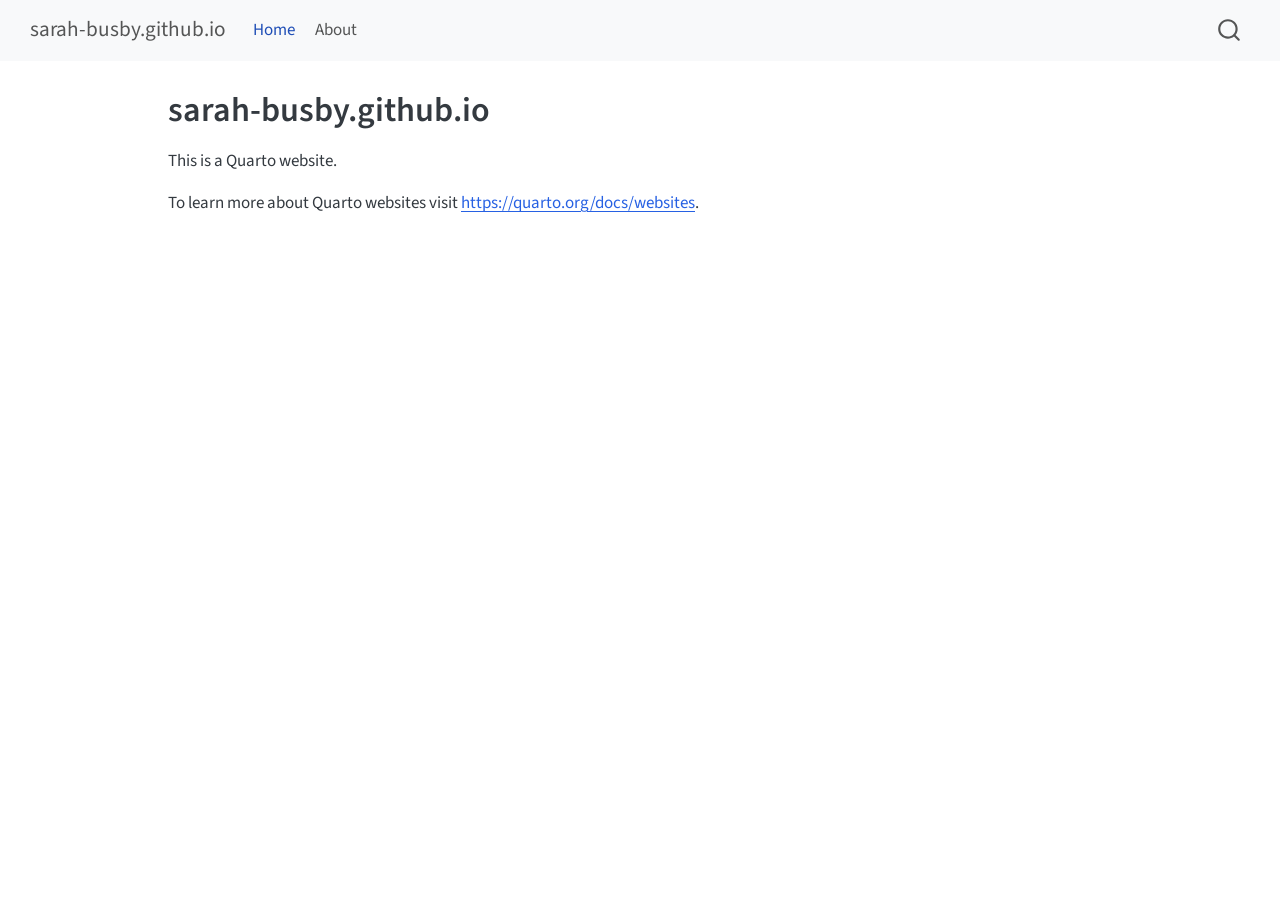
==== docs/index.html @ 0f2e5833 "add initial website files" ====
<!DOCTYPE html>
<html xmlns="http://www.w3.org/1999/xhtml" lang="en" xml:lang="en"><head>

<meta charset="utf-8">
<meta name="generator" content="quarto-1.10.18">

<meta name="viewport" content="width=device-width, initial-scale=1.0, user-scalable=yes">


<title>sarah-busby.github.io</title>
<style>
/* Default styles provided by pandoc.
** See https://pandoc.org/MANUAL.html#variables-for-html for config info.
*/
span.smallcaps{font-variant: small-caps;}
div.columns{display: flex; gap: 1.5em;}
div.column{flex: auto;}
@media screen {
div.columns{gap: min(4vw, 1.5em);}
div.column{overflow-x: auto;}
}
div.hanging-indent{margin-left: 1.5em; text-indent: -1.5em;}
ul.task-list{list-style: none;}
ul.task-list li input[type="checkbox"] {
  width: 0.8em;
  margin: 0 0.8em 0.2em -1em; /* quarto-specific, see https://github.com/quarto-dev/quarto-cli/issues/4556 */ 
  vertical-align: middle;
}
</style>


<script src="site_libs/quarto-nav/quarto-nav.js"></script>
<script src="site_libs/quarto-nav/headroom.min.js"></script>
<script src="site_libs/clipboard/clipboard.min.js"></script>
<script src="site_libs/quarto-search/autocomplete.umd.js"></script>
<script src="site_libs/quarto-search/fuse.min.js"></script>
<script src="site_libs/quarto-search/quarto-search.js"></script>
<meta name="quarto:offset" content="./">
<script src="site_libs/quarto-html/quarto.js" type="module"></script>
<script src="site_libs/quarto-html/tabsets/tabsets.js" type="module"></script>
<script src="site_libs/quarto-html/popper.min.js"></script>
<script src="site_libs/quarto-html/tippy.umd.min.js"></script>
<script src="site_libs/quarto-html/anchor.min.js"></script>
<link href="site_libs/quarto-html/tippy.css" rel="stylesheet">
<link href="site_libs/quarto-html/quarto-syntax-highlighting-64a204ab8560d761af7679ceaba22944.css" rel="stylesheet" id="quarto-text-highlighting-styles">
<script src="site_libs/bootstrap/bootstrap.min.js"></script>
<link href="site_libs/bootstrap/bootstrap-icons.css" rel="stylesheet">
<link href="site_libs/bootstrap/bootstrap-172ba59bd5e0b52282274ba0c0cc16fc.min.css" rel="stylesheet" append-hash="true" id="quarto-bootstrap" data-mode="light">
<script id="quarto-search-options" type="application/json">{
  "location": "navbar",
  "copy-button": false,
  "collapse-after": 3,
  "panel-placement": "end",
  "type": "overlay",
  "limit": 50,
  "keyboard-shortcut": [
    "f",
    "/",
    "s"
  ],
  "show-item-context": false,
  "language": {
    "search-no-results-text": "No results",
    "search-matching-documents-text": "matching documents",
    "search-copy-link-title": "Copy link to search",
    "search-hide-matches-text": "Hide additional matches",
    "search-more-match-text": "more match in this document",
    "search-more-matches-text": "more matches in this document",
    "search-clear-button-title": "Clear",
    "search-text-placeholder": "",
    "search-detached-cancel-button-title": "Cancel",
    "search-submit-button-title": "Submit",
    "search-label": "Search"
  }
}</script>


<link rel="stylesheet" href="styles.css">
</head>

<body class="nav-fixed quarto-light">

<div id="quarto-search-results"></div>
  <header id="quarto-header" class="headroom fixed-top">
    <nav class="navbar navbar-expand-lg " data-bs-theme="dark">
      <div class="navbar-container container-fluid">
      <div class="navbar-brand-container mx-auto">
    <a class="navbar-brand" href="./index.html">
    <span class="navbar-title">sarah-busby.github.io</span>
    </a>
  </div>
            <div id="quarto-search" class="" title="Search"></div>
          <button class="navbar-toggler" type="button" data-bs-toggle="collapse" data-bs-target="#navbarCollapse" aria-controls="navbarCollapse" role="menu" aria-expanded="false" aria-label="Toggle navigation" onclick="if (window.quartoToggleHeadroom) { window.quartoToggleHeadroom(); }">
  <span class="navbar-toggler-icon"></span>
</button>
          <div class="collapse navbar-collapse" id="navbarCollapse">
            <ul class="navbar-nav navbar-nav-scroll me-auto">
  <li class="nav-item">
    <a class="nav-link active" href="./index.html" aria-current="page"> 
<span class="menu-text">Home</span></a>
  </li>  
  <li class="nav-item">
    <a class="nav-link" href="./about.html"> 
<span class="menu-text">About</span></a>
  </li>  
</ul>
          </div> <!-- /navcollapse -->
            <div class="quarto-navbar-tools">
</div>
      </div> <!-- /container-fluid -->
    </nav>
</header>
<!-- content -->
<div id="quarto-content" class="quarto-container page-columns page-rows-contents page-layout-article page-navbar">
<!-- sidebar -->
<!-- margin-sidebar -->
    <div id="quarto-margin-sidebar" class="sidebar margin-sidebar zindex-bottom">
        
    </div>
<!-- main -->
<main class="content" id="quarto-document-content">

<header id="title-block-header" class="quarto-title-block default">
<div class="quarto-title">
<h1 class="title">sarah-busby.github.io</h1>
</div>



<div class="quarto-title-meta">

    
  
    
  </div>
  


</header>


<p>This is a Quarto website.</p>
<p>To learn more about Quarto websites visit <a href="https://quarto.org/docs/websites" class="uri">https://quarto.org/docs/websites</a>.</p>



</main> <!-- /main -->
<script id="quarto-html-after-body" type="application/javascript">
  window.document.addEventListener("DOMContentLoaded", function (event) {
    const icon = "";
    const anchorJS = new window.AnchorJS();
    anchorJS.options = {
      placement: 'right',
      icon: icon
    };
    anchorJS.add('.anchored');
    const isCodeAnnotation = (el) => {
      for (const clz of el.classList) {
        if (clz.startsWith('code-annotation-')) {                     
          return true;
        }
      }
      return false;
    }
    const onCopySuccess = function(e) {
      // button target
      const button = e.trigger;
      // don't keep focus
      button.blur();
      // flash "checked"
      button.classList.add('code-copy-button-checked');
      var currentTitle = button.getAttribute("title");
      button.setAttribute("title", "Copied!");
      let tooltip;
      if (window.bootstrap) {
        button.setAttribute("data-bs-toggle", "tooltip");
        button.setAttribute("data-bs-placement", "left");
        button.setAttribute("data-bs-title", "Copied!");
        tooltip = new bootstrap.Tooltip(button, 
          { trigger: "manual", 
            customClass: "code-copy-button-tooltip",
            offset: [0, -8]});
        tooltip.show();    
      }
      setTimeout(function() {
        if (tooltip) {
          tooltip.hide();
          button.removeAttribute("data-bs-title");
          button.removeAttribute("data-bs-toggle");
          button.removeAttribute("data-bs-placement");
        }
        button.setAttribute("title", currentTitle);
        button.classList.remove('code-copy-button-checked');
      }, 1000);
      // clear code selection
      e.clearSelection();
    }
    const getTextToCopy = function(trigger) {
      const outerScaffold = trigger.parentElement.cloneNode(true);
      const codeEl = outerScaffold.querySelector('code');
      for (const childEl of codeEl.children) {
        if (isCodeAnnotation(childEl)) {
          childEl.remove();
        }
      }
      return codeEl.innerText;
    }
    const clipboard = new window.ClipboardJS('.code-copy-button:not([data-in-quarto-modal])', {
      text: getTextToCopy
    });
    clipboard.on('success', onCopySuccess);
    if (window.document.getElementById('quarto-embedded-source-code-modal')) {
      const clipboardModal = new window.ClipboardJS('.code-copy-button[data-in-quarto-modal]', {
        text: getTextToCopy,
        container: window.document.getElementById('quarto-embedded-source-code-modal')
      });
      clipboardModal.on('success', onCopySuccess);
    }
      var localhostRegex = new RegExp(/^(?:http|https):\/\/localhost\:?[0-9]*\//);
      var mailtoRegex = new RegExp(/^mailto:/);
        var filterRegex = new RegExp('/' + window.location.host + '/');
      var isInternal = (href) => {
          return filterRegex.test(href) || localhostRegex.test(href) || mailtoRegex.test(href);
      }
      // Inspect non-navigation links and adorn them if external
     var links = window.document.querySelectorAll('a[href]:not(.nav-link):not(.navbar-brand):not(.toc-action):not(.sidebar-link):not(.sidebar-item-toggle):not(.pagination-link):not(.no-external):not([aria-hidden]):not(.dropdown-item):not(.quarto-navigation-tool):not(.about-link)');
      for (var i=0; i<links.length; i++) {
        const link = links[i];
        if (!isInternal(link.href)) {
          // undo the damage that might have been done by quarto-nav.js in the case of
          // links that we want to consider external
          if (link.dataset.originalHref !== undefined) {
            link.href = link.dataset.originalHref;
          }
        }
      }
    function tippyHover(el, contentFn, onTriggerFn, onUntriggerFn) {
      const config = {
        allowHTML: true,
        maxWidth: 500,
        delay: 100,
        arrow: false,
        appendTo: function(el) {
            return el.parentElement;
        },
        interactive: true,
        interactiveBorder: 10,
        theme: 'quarto',
        placement: 'bottom-start',
      };
      if (contentFn) {
        config.content = contentFn;
      }
      if (onTriggerFn) {
        config.onTrigger = onTriggerFn;
      }
      if (onUntriggerFn) {
        config.onUntrigger = onUntriggerFn;
      }
      window.tippy(el, config); 
    }
    const noterefs = window.document.querySelectorAll('a[role="doc-noteref"]');
    for (var i=0; i<noterefs.length; i++) {
      const ref = noterefs[i];
      tippyHover(ref, function() {
        // use id or data attribute instead here
        let href = ref.getAttribute('data-footnote-href') || ref.getAttribute('href');
        try { href = new URL(href).hash; } catch {}
        const id = href.replace(/^#\/?/, "");
        const note = window.document.getElementById(id);
        if (note) {
          return note.innerHTML;
        } else {
          return "";
        }
      });
    }
    const xrefs = window.document.querySelectorAll('a.quarto-xref');
    const processXRef = (id, note) => {
      // Strip column container classes
      const stripColumnClz = (el) => {
        el.classList.remove("page-full", "page-columns");
        if (el.children) {
          for (const child of el.children) {
            stripColumnClz(child);
          }
        }
      }
      stripColumnClz(note)
      if (id === null || id.startsWith('sec-')) {
        // Special case sections, only their first couple elements
        const container = document.createElement("div");
        if (note.children && note.children.length > 2) {
          container.appendChild(note.children[0].cloneNode(true));
          for (let i = 1; i < note.children.length; i++) {
            const child = note.children[i];
            if (child.tagName === "P" && child.innerText === "") {
              continue;
            } else {
              container.appendChild(child.cloneNode(true));
              break;
            }
          }
          if (window.Quarto?.typesetMath) {
            window.Quarto.typesetMath(container);
          }
          return container.innerHTML
        } else {
          if (window.Quarto?.typesetMath) {
            window.Quarto.typesetMath(note);
          }
          return note.innerHTML;
        }
      } else {
        // Remove any anchor links if they are present
        const anchorLink = note.querySelector('a.anchorjs-link');
        if (anchorLink) {
          anchorLink.remove();
        }
        if (window.Quarto?.typesetMath) {
          window.Quarto.typesetMath(note);
        }
        if (note.classList.contains("callout")) {
          return note.outerHTML;
        } else {
          return note.innerHTML;
        }
      }
    }
    for (var i=0; i<xrefs.length; i++) {
      const xref = xrefs[i];
      tippyHover(xref, undefined, function(instance) {
        instance.disable();
        let url = xref.getAttribute('href');
        let hash = undefined; 
        if (url.startsWith('#')) {
          hash = url;
        } else {
          try { hash = new URL(url).hash; } catch {}
        }
        if (hash) {
          const id = hash.replace(/^#\/?/, "");
          const note = window.document.getElementById(id);
          if (note !== null) {
            try {
              const html = processXRef(id, note.cloneNode(true));
              instance.setContent(html);
            } finally {
              instance.enable();
              instance.show();
            }
          } else {
            // See if we can fetch this
            fetch(url.split('#')[0])
            .then(res => res.text())
            .then(html => {
              const parser = new DOMParser();
              const htmlDoc = parser.parseFromString(html, "text/html");
              const note = htmlDoc.getElementById(id);
              if (note !== null) {
                const html = processXRef(id, note);
                instance.setContent(html);
              } 
            }).finally(() => {
              instance.enable();
              instance.show();
            });
          }
        } else {
          // See if we can fetch a full url (with no hash to target)
          // This is a special case and we should probably do some content thinning / targeting
          fetch(url)
          .then(res => res.text())
          .then(html => {
            const parser = new DOMParser();
            const htmlDoc = parser.parseFromString(html, "text/html");
            const note = htmlDoc.querySelector('main.content');
            if (note !== null) {
              // This should only happen for chapter cross references
              // (since there is no id in the URL)
              // remove the first header
              if (note.children.length > 0 && note.children[0].tagName === "HEADER") {
                note.children[0].remove();
              }
              const html = processXRef(null, note);
              instance.setContent(html);
            } 
          }).finally(() => {
            instance.enable();
            instance.show();
          });
        }
      }, function(instance) {
      });
    }
        let selectedAnnoteEl;
        const selectorForAnnotation = ( cell, annotation) => {
          let cellAttr = 'data-code-cell="' + cell + '"';
          let lineAttr = 'data-code-annotation="' +  annotation + '"';
          const selector = 'span[' + cellAttr + '][' + lineAttr + ']';
          return selector;
        }
        const selectCodeLines = (annoteEl) => {
          const doc = window.document;
          const targetCell = annoteEl.getAttribute("data-target-cell");
          const targetAnnotation = annoteEl.getAttribute("data-target-annotation");
          const annoteSpan = window.document.querySelector(selectorForAnnotation(targetCell, targetAnnotation));
          const lines = annoteSpan.getAttribute("data-code-lines").split(",");
          const lineIds = lines.map((line) => {
            return targetCell + "-" + line;
          })
          let top = null;
          let height = null;
          let parent = null;
          if (lineIds.length > 0) {
              //compute the position of the single el (top and bottom and make a div)
              const el = window.document.getElementById(lineIds[0]);
              top = el.offsetTop;
              height = el.offsetHeight;
              parent = el.parentElement.parentElement;
            if (lineIds.length > 1) {
              const lastEl = window.document.getElementById(lineIds[lineIds.length - 1]);
              const bottom = lastEl.offsetTop + lastEl.offsetHeight;
              height = bottom - top;
            }
            if (top !== null && height !== null && parent !== null) {
              // cook up a div (if necessary) and position it 
              let div = window.document.getElementById("code-annotation-line-highlight");
              if (div === null) {
                div = window.document.createElement("div");
                div.setAttribute("id", "code-annotation-line-highlight");
                div.style.position = 'absolute';
                parent.appendChild(div);
              }
              div.style.top = top - 2 + "px";
              div.style.height = height + 4 + "px";
              div.style.left = 0;
              let gutterDiv = window.document.getElementById("code-annotation-line-highlight-gutter");
              if (gutterDiv === null) {
                gutterDiv = window.document.createElement("div");
                gutterDiv.setAttribute("id", "code-annotation-line-highlight-gutter");
                gutterDiv.style.position = 'absolute';
                const codeCell = window.document.getElementById(targetCell);
                const gutter = codeCell.querySelector('.code-annotation-gutter');
                gutter.appendChild(gutterDiv);
              }
              gutterDiv.style.top = top - 2 + "px";
              gutterDiv.style.height = height + 4 + "px";
            }
            selectedAnnoteEl = annoteEl;
          }
        };
        const unselectCodeLines = () => {
          const elementsIds = ["code-annotation-line-highlight", "code-annotation-line-highlight-gutter"];
          elementsIds.forEach((elId) => {
            const div = window.document.getElementById(elId);
            if (div) {
              div.remove();
            }
          });
          selectedAnnoteEl = undefined;
        };
          // Handle positioning of the toggle
      window.addEventListener(
        "resize",
        throttle(() => {
          elRect = undefined;
          if (selectedAnnoteEl) {
            selectCodeLines(selectedAnnoteEl);
          }
        }, 10)
      );
      function throttle(fn, ms) {
      let throttle = false;
      let timer;
        return (...args) => {
          if(!throttle) { // first call gets through
              fn.apply(this, args);
              throttle = true;
          } else { // all the others get throttled
              if(timer) clearTimeout(timer); // cancel #2
              timer = setTimeout(() => {
                fn.apply(this, args);
                timer = throttle = false;
              }, ms);
          }
        };
      }
        // Attach click handler to the DT
        const annoteDls = window.document.querySelectorAll('dt[data-target-cell]');
        for (const annoteDlNode of annoteDls) {
          annoteDlNode.addEventListener('click', (event) => {
            const clickedEl = event.target;
            if (clickedEl !== selectedAnnoteEl) {
              unselectCodeLines();
              const activeEl = window.document.querySelector('dt[data-target-cell].code-annotation-active');
              if (activeEl) {
                activeEl.classList.remove('code-annotation-active');
              }
              selectCodeLines(clickedEl);
              clickedEl.classList.add('code-annotation-active');
            } else {
              // Unselect the line
              unselectCodeLines();
              clickedEl.classList.remove('code-annotation-active');
            }
          });
        }
    const findCites = (el) => {
      const parentEl = el.parentElement;
      if (parentEl) {
        const cites = parentEl.dataset.cites;
        if (cites) {
          return {
            el,
            cites: cites.split(' ')
          };
        } else {
          return findCites(el.parentElement)
        }
      } else {
        return undefined;
      }
    };
    var bibliorefs = window.document.querySelectorAll('a[role="doc-biblioref"]');
    for (var i=0; i<bibliorefs.length; i++) {
      const ref = bibliorefs[i];
      const citeInfo = findCites(ref);
      if (citeInfo) {
        tippyHover(citeInfo.el, function() {
          var popup = window.document.createElement('div');
          citeInfo.cites.forEach(function(cite) {
            var citeDiv = window.document.createElement('div');
            citeDiv.classList.add('hanging-indent');
            citeDiv.classList.add('csl-entry');
            var biblioDiv = window.document.getElementById('ref-' + cite);
            if (biblioDiv) {
              citeDiv.innerHTML = biblioDiv.innerHTML;
            }
            popup.appendChild(citeDiv);
          });
          return popup.innerHTML;
        });
      }
    }
  });
  </script>
</div> <!-- /content -->




</body></html>
---- docs/site_libs/quarto-html/tippy.css ----
.tippy-box[data-animation=fade][data-state=hidden]{opacity:0}[data-tippy-root]{max-width:calc(100vw - 10px)}.tippy-box{position:relative;background-color:#333;color:#fff;border-radius:4px;font-size:14px;line-height:1.4;white-space:normal;outline:0;transition-property:transform,visibility,opacity}.tippy-box[data-placement^=top]>.tippy-arrow{bottom:0}.tippy-box[data-placement^=top]>.tippy-arrow:before{bottom:-7px;left:0;border-width:8px 8px 0;border-top-color:initial;transform-origin:center top}.tippy-box[data-placement^=bottom]>.tippy-arrow{top:0}.tippy-box[data-placement^=bottom]>.tippy-arrow:before{top:-7px;left:0;border-width:0 8px 8px;border-bottom-color:initial;transform-origin:center bottom}.tippy-box[data-placement^=left]>.tippy-arrow{right:0}.tippy-box[data-placement^=left]>.tippy-arrow:before{border-width:8px 0 8px 8px;border-left-color:initial;right:-7px;transform-origin:center left}.tippy-box[data-placement^=right]>.tippy-arrow{left:0}.tippy-box[data-placement^=right]>.tippy-arrow:before{left:-7px;border-width:8px 8px 8px 0;border-right-color:initial;transform-origin:center right}.tippy-box[data-inertia][data-state=visible]{transition-timing-function:cubic-bezier(.54,1.5,.38,1.11)}.tippy-arrow{width:16px;height:16px;color:#333}.tippy-arrow:before{content:"";position:absolute;border-color:transparent;border-style:solid}.tippy-content{position:relative;padding:5px 9px;z-index:1}
---- docs/site_libs/quarto-html/quarto-syntax-highlighting-64a204ab8560d761af7679ceaba22944.css ----
/* quarto syntax highlight colors */
:root {
  --quarto-hl-ot-color: #003B4F;
  --quarto-hl-at-color: #657422;
  --quarto-hl-ss-color: #20794D;
  --quarto-hl-an-color: #5E5E5E;
  --quarto-hl-fu-color: #4758AB;
  --quarto-hl-st-color: #20794D;
  --quarto-hl-cf-color: #003B4F;
  --quarto-hl-op-color: #5E5E5E;
  --quarto-hl-er-color: #AD0000;
  --quarto-hl-bn-color: #AD0000;
  --quarto-hl-al-color: #AD0000;
  --quarto-hl-va-color: #111111;
  --quarto-hl-bu-color: inherit;
  --quarto-hl-ex-color: inherit;
  --quarto-hl-pp-color: #AD0000;
  --quarto-hl-in-color: #5E5E5E;
  --quarto-hl-vs-color: #20794D;
  --quarto-hl-wa-color: #5E5E5E;
  --quarto-hl-do-color: #5E5E5E;
  --quarto-hl-im-color: #00769E;
  --quarto-hl-ch-color: #20794D;
  --quarto-hl-dt-color: #AD0000;
  --quarto-hl-fl-color: #AD0000;
  --quarto-hl-co-color: #5E5E5E;
  --quarto-hl-cv-color: #5E5E5E;
  --quarto-hl-cn-color: #8f5902;
  --quarto-hl-sc-color: #5E5E5E;
  --quarto-hl-dv-color: #AD0000;
  --quarto-hl-kw-color: #003B4F;
}

/* other quarto variables */
:root {
  --quarto-font-monospace: SFMono-Regular, Menlo, Monaco, Consolas, "Liberation Mono", "Courier New", monospace;
}

/* syntax highlight based on Pandoc's rules */
pre > code.sourceCode > span {
  color: #003B4F;
}

code.sourceCode > span {
  color: #003B4F;
}

div.sourceCode,
div.sourceCode pre.sourceCode {
  color: #003B4F;
}

/* Normal */
code span {
  color: #003B4F;
}

/* Alert */
code span.al {
  color: #AD0000;
  font-style: inherit;
}

/* Annotation */
code span.an {
  color: #5E5E5E;
  font-style: inherit;
}

/* Attribute */
code span.at {
  color: #657422;
  font-style: inherit;
}

/* BaseN */
code span.bn {
  color: #AD0000;
  font-style: inherit;
}

/* BuiltIn */
code span.bu {
  font-style: inherit;
}

/* ControlFlow */
code span.cf {
  color: #003B4F;
  font-weight: bold;
  font-style: inherit;
}

/* Char */
code span.ch {
  color: #20794D;
  font-style: inherit;
}

/* Constant */
code span.cn {
  color: #8f5902;
  font-style: inherit;
}

/* Comment */
code span.co {
  color: #5E5E5E;
  font-style: inherit;
}

/* CommentVar */
code span.cv {
  color: #5E5E5E;
  font-style: italic;
}

/* Documentation */
code span.do {
  color: #5E5E5E;
  font-style: italic;
}

/* DataType */
code span.dt {
  color: #AD0000;
  font-style: inherit;
}

/* DecVal */
code span.dv {
  color: #AD0000;
  font-style: inherit;
}

/* Error */
code span.er {
  color: #AD0000;
  font-style: inherit;
}

/* Extension */
code span.ex {
  font-style: inherit;
}

/* Float */
code span.fl {
  color: #AD0000;
  font-style: inherit;
}

/* Function */
code span.fu {
  color: #4758AB;
  font-style: inherit;
}

/* Import */
code span.im {
  color: #00769E;
  font-style: inherit;
}

/* Information */
code span.in {
  color: #5E5E5E;
  font-style: inherit;
}

/* Keyword */
code span.kw {
  color: #003B4F;
  font-weight: bold;
  font-style: inherit;
}

/* Operator */
code span.op {
  color: #5E5E5E;
  font-style: inherit;
}

/* Other */
code span.ot {
  color: #003B4F;
  font-style: inherit;
}

/* Preprocessor */
code span.pp {
  color: #AD0000;
  font-style: inherit;
}

/* SpecialChar */
code span.sc {
  color: #5E5E5E;
  font-style: inherit;
}

/* SpecialString */
code span.ss {
  color: #20794D;
  font-style: inherit;
}

/* String */
code span.st {
  color: #20794D;
  font-style: inherit;
}

/* Variable */
code span.va {
  color: #111111;
  font-style: inherit;
}

/* VerbatimString */
code span.vs {
  color: #20794D;
  font-style: inherit;
}

/* Warning */
code span.wa {
  color: #5E5E5E;
  font-style: italic;
}

.prevent-inlining {
  content: "</";
}

/*# sourceMappingURL=9d8d5bb603a83b8298b89080a598c93b.css.map */
---- docs/styles.css ----
/* css styles */
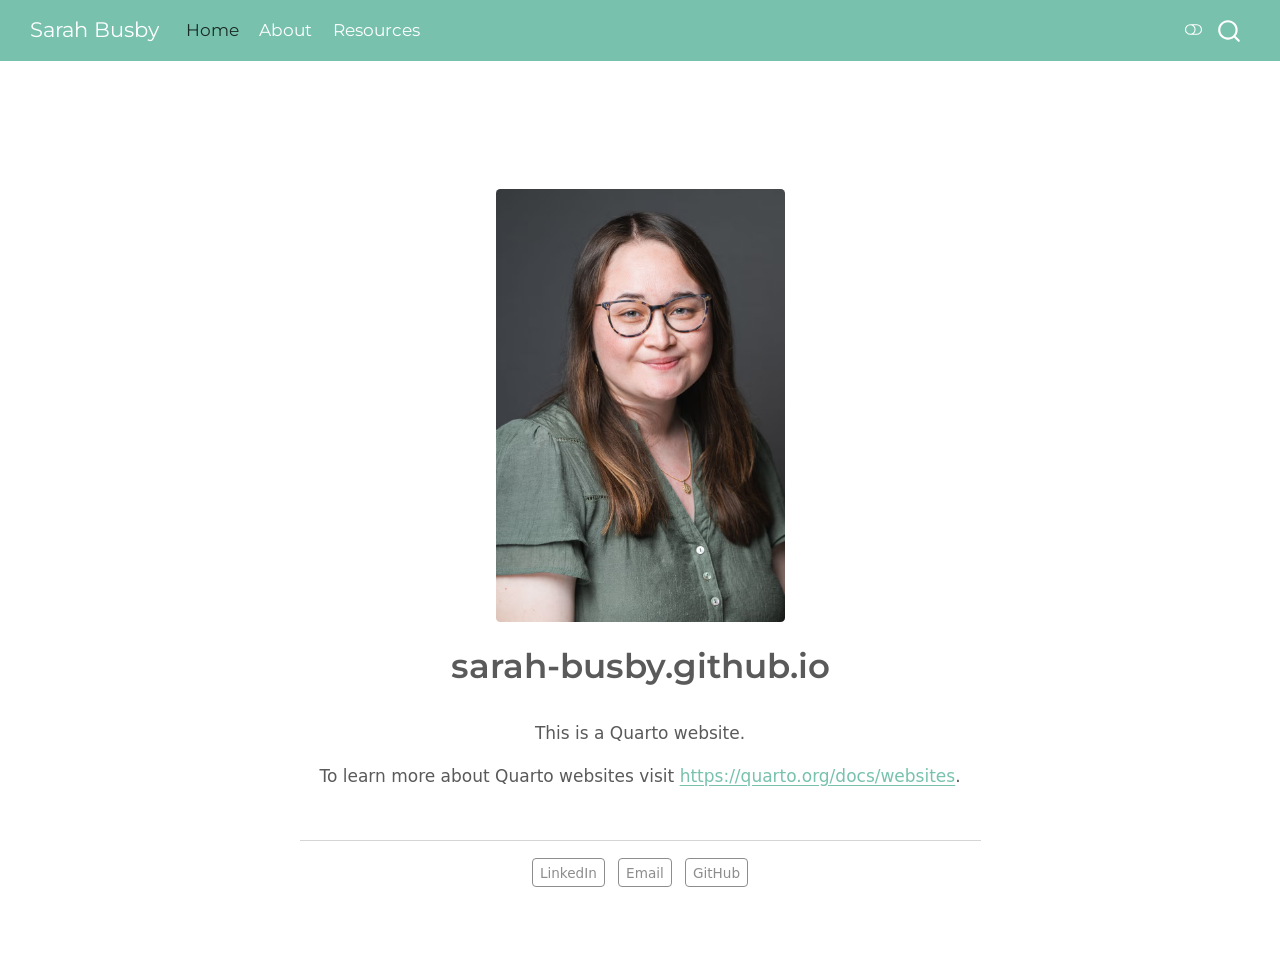
==== commit a71519b0: "edited picture format" ====
--- a/docs/index.html
+++ b/docs/index.html
@@ -7,7 +7,7 @@
 <meta name="viewport" content="width=device-width, initial-scale=1.0, user-scalable=yes">
 
 
-<title>sarah-busby.github.io</title>
+<title>sarah-busby.github.io – Sarah Busby</title>
 <style>
 /* Default styles provided by pandoc.
 ** See https://pandoc.org/MANUAL.html#variables-for-html for config info.
@@ -40,12 +40,15 @@
 <script src="site_libs/quarto-html/tabsets/tabsets.js" type="module"></script>
 <script src="site_libs/quarto-html/popper.min.js"></script>
 <script src="site_libs/quarto-html/tippy.umd.min.js"></script>
-<script src="site_libs/quarto-html/anchor.min.js"></script>
 <link href="site_libs/quarto-html/tippy.css" rel="stylesheet">
-<link href="site_libs/quarto-html/quarto-syntax-highlighting-64a204ab8560d761af7679ceaba22944.css" rel="stylesheet" id="quarto-text-highlighting-styles">
+<link href="site_libs/quarto-html/quarto-syntax-highlighting-64a204ab8560d761af7679ceaba22944.css" rel="stylesheet" class="quarto-color-scheme" id="quarto-text-highlighting-styles">
+<link href="site_libs/quarto-html/quarto-syntax-highlighting-dark-b85bc7c33db8c58e0ec93c3465666fed.css" rel="stylesheet" class="quarto-color-scheme quarto-color-alternate" id="quarto-text-highlighting-styles">
+<link href="site_libs/quarto-html/quarto-syntax-highlighting-64a204ab8560d761af7679ceaba22944.css" rel="stylesheet" class="quarto-color-scheme-extra" id="quarto-text-highlighting-styles">
 <script src="site_libs/bootstrap/bootstrap.min.js"></script>
 <link href="site_libs/bootstrap/bootstrap-icons.css" rel="stylesheet">
-<link href="site_libs/bootstrap/bootstrap-172ba59bd5e0b52282274ba0c0cc16fc.min.css" rel="stylesheet" append-hash="true" id="quarto-bootstrap" data-mode="light">
+<link href="site_libs/bootstrap/bootstrap-0c993683fdd6a26c1aa2f976085b22ef.min.css" rel="stylesheet" append-hash="true" class="quarto-color-scheme" id="quarto-bootstrap" data-mode="light">
+<link href="site_libs/bootstrap/bootstrap-dark-dc6595b706c70f9c1be6ead1ee7c2237.min.css" rel="stylesheet" append-hash="true" class="quarto-color-scheme quarto-color-alternate" id="quarto-bootstrap" data-mode="dark">
+<link href="site_libs/bootstrap/bootstrap-0c993683fdd6a26c1aa2f976085b22ef.min.css" rel="stylesheet" append-hash="true" class="quarto-color-scheme-extra" id="quarto-bootstrap" data-mode="light">
 <script id="quarto-search-options" type="application/json">{
   "location": "navbar",
   "copy-button": false,
@@ -78,7 +81,169 @@
 <link rel="stylesheet" href="styles.css">
 </head>
 
-<body class="nav-fixed quarto-light">
+<body class="nav-fixed quarto-light"><script id="quarto-html-before-body" type="application/javascript">
+    const toggleBodyColorMode = (bsSheetEl) => {
+      const mode = bsSheetEl.getAttribute("data-mode");
+      const bodyEl = window.document.querySelector("body");
+      if (mode === "dark") {
+        bodyEl.classList.add("quarto-dark");
+        bodyEl.classList.remove("quarto-light");
+      } else {
+        bodyEl.classList.add("quarto-light");
+        bodyEl.classList.remove("quarto-dark");
+      }
+    }
+    const toggleBodyColorPrimary = () => {
+      const bsSheetEl = window.document.querySelector("link#quarto-bootstrap:not([rel=disabled-stylesheet])");
+      if (bsSheetEl) {
+        toggleBodyColorMode(bsSheetEl);
+      }
+    }
+    const setColorSchemeToggle = (alternate) => {
+      const toggles = window.document.querySelectorAll('.quarto-color-scheme-toggle');
+      for (let i=0; i < toggles.length; i++) {
+        const toggle = toggles[i];
+        if (toggle) {
+          if (alternate) {
+            toggle.classList.add("alternate");
+          } else {
+            toggle.classList.remove("alternate");
+          }
+        }
+      }
+    };
+    const toggleColorMode = (alternate) => {
+      // Switch the stylesheets
+      const primaryStylesheets = window.document.querySelectorAll('link.quarto-color-scheme:not(.quarto-color-alternate)');
+      const alternateStylesheets = window.document.querySelectorAll('link.quarto-color-scheme.quarto-color-alternate');
+      manageTransitions('#quarto-margin-sidebar .nav-link', false);
+      if (alternate) {
+        // note: dark is layered on light, we don't disable primary!
+        enableStylesheet(alternateStylesheets);
+        for (const sheetNode of alternateStylesheets) {
+          if (sheetNode.id === "quarto-bootstrap") {
+            toggleBodyColorMode(sheetNode);
+          }
+        }
+      } else {
+        disableStylesheet(alternateStylesheets);
+        enableStylesheet(primaryStylesheets)
+        toggleBodyColorPrimary();
+      }
+      manageTransitions('#quarto-margin-sidebar .nav-link', true);
+      // Switch the toggles
+      setColorSchemeToggle(alternate)
+      // Hack to workaround the fact that safari doesn't
+      // properly recolor the scrollbar when toggling (#1455)
+      if (navigator.userAgent.indexOf('Safari') > 0 && navigator.userAgent.indexOf('Chrome') == -1) {
+        manageTransitions("body", false);
+        window.scrollTo(0, 1);
+        setTimeout(() => {
+          window.scrollTo(0, 0);
+          manageTransitions("body", true);
+        }, 40);
+      }
+    }
+    const disableStylesheet = (stylesheets) => {
+      for (let i=0; i < stylesheets.length; i++) {
+        const stylesheet = stylesheets[i];
+        stylesheet.rel = 'disabled-stylesheet';
+      }
+    }
+    const enableStylesheet = (stylesheets) => {
+      for (let i=0; i < stylesheets.length; i++) {
+        const stylesheet = stylesheets[i];
+        if(stylesheet.rel !== 'stylesheet') { // for Chrome, which will still FOUC without this check
+          stylesheet.rel = 'stylesheet';
+        }
+      }
+    }
+    const manageTransitions = (selector, allowTransitions) => {
+      const els = window.document.querySelectorAll(selector);
+      for (let i=0; i < els.length; i++) {
+        const el = els[i];
+        if (allowTransitions) {
+          el.classList.remove('notransition');
+        } else {
+          el.classList.add('notransition');
+        }
+      }
+    }
+    const isFileUrl = () => {
+      return window.location.protocol === 'file:';
+    }
+    const hasAlternateSentinel = () => {
+      let styleSentinel = getColorSchemeSentinel();
+      if (styleSentinel !== null) {
+        return styleSentinel === "alternate";
+      } else {
+        return false;
+      }
+    }
+    const setStyleSentinel = (alternate) => {
+      const value = alternate ? "alternate" : "default";
+      if (!isFileUrl()) {
+        window.localStorage.setItem("quarto-color-scheme", value);
+      } else {
+        localAlternateSentinel = value;
+      }
+    }
+    const getColorSchemeSentinel = () => {
+      if (!isFileUrl()) {
+        const storageValue = window.localStorage.getItem("quarto-color-scheme");
+        return storageValue != null ? storageValue : localAlternateSentinel;
+      } else {
+        return localAlternateSentinel;
+      }
+    }
+    const toggleGiscusIfUsed = (isAlternate, darkModeDefault) => {
+      const baseTheme = document.querySelector('#giscus-base-theme')?.value ?? 'light';
+      const alternateTheme = document.querySelector('#giscus-alt-theme')?.value ?? 'dark';
+      let newTheme = '';
+      if(authorPrefersDark) {
+        newTheme = isAlternate ? baseTheme : alternateTheme;
+      } else {
+        newTheme = isAlternate ? alternateTheme : baseTheme;
+      }
+      const changeGiscusTheme = () => {
+        // From: https://github.com/giscus/giscus/issues/336
+        const sendMessage = (message) => {
+          const iframe = document.querySelector('iframe.giscus-frame');
+          if (!iframe) return;
+          iframe.contentWindow.postMessage({ giscus: message }, 'https://giscus.app');
+        }
+        sendMessage({
+          setConfig: {
+            theme: newTheme
+          }
+        });
+      }
+      const isGiscussLoaded = window.document.querySelector('iframe.giscus-frame') !== null;
+      if (isGiscussLoaded) {
+        changeGiscusTheme();
+      }
+    };
+    const authorPrefersDark = false;
+    const darkModeDefault = authorPrefersDark;
+      document.querySelector('link#quarto-text-highlighting-styles.quarto-color-scheme-extra').rel = 'disabled-stylesheet';
+      document.querySelector('link#quarto-bootstrap.quarto-color-scheme-extra').rel = 'disabled-stylesheet';
+    let localAlternateSentinel = darkModeDefault ? 'alternate' : 'default';
+    // Dark / light mode switch
+    window.quartoToggleColorScheme = () => {
+      // Read the current dark / light value
+      let toAlternate = !hasAlternateSentinel();
+      toggleColorMode(toAlternate);
+      setStyleSentinel(toAlternate);
+      toggleGiscusIfUsed(toAlternate, darkModeDefault);
+      window.dispatchEvent(new Event('resize'));
+    };
+    // Switch to dark mode if need be
+    if (hasAlternateSentinel()) {
+      toggleColorMode(true);
+    } else {
+      toggleColorMode(false);
+    }
+  </script>
 
 <div id="quarto-search-results"></div>
   <header id="quarto-header" class="headroom fixed-top">
@@ -86,7 +251,7 @@
       <div class="navbar-container container-fluid">
       <div class="navbar-brand-container mx-auto">
     <a class="navbar-brand" href="./index.html">
-    <span class="navbar-title">sarah-busby.github.io</span>
+    <span class="navbar-title">Sarah Busby</span>
     </a>
   </div>
             <div id="quarto-search" class="" title="Search"></div>
@@ -103,57 +268,69 @@
     <a class="nav-link" href="./about.html"> 
 <span class="menu-text">About</span></a>
   </li>  
+  <li class="nav-item">
+    <a class="nav-link" href="./resources.html"> 
+<span class="menu-text">Resources</span></a>
+  </li>  
 </ul>
           </div> <!-- /navcollapse -->
             <div class="quarto-navbar-tools">
+  <a href="" class="quarto-color-scheme-toggle quarto-navigation-tool  px-1" onclick="window.quartoToggleColorScheme(); return false;" title="Toggle dark mode"><i class="bi"></i></a>
 </div>
       </div> <!-- /container-fluid -->
     </nav>
 </header>
 <!-- content -->
-<div id="quarto-content" class="quarto-container page-columns page-rows-contents page-layout-article page-navbar">
+<div id="quarto-content" class="quarto-container page-columns page-rows-contents page-layout-full page-navbar">
 <!-- sidebar -->
 <!-- margin-sidebar -->
-    <div id="quarto-margin-sidebar" class="sidebar margin-sidebar zindex-bottom">
-        
-    </div>
+    
 <!-- main -->
-<main class="content" id="quarto-document-content">
-
-<header id="title-block-header" class="quarto-title-block default">
+<div class="quarto-about-jolla column-page">
+  <img src="images/headshot.jpg" class="about-image
+  rounded " style="width: 17em;">
+ <header id="title-block-header" class="quarto-title-block default">
 <div class="quarto-title">
 <h1 class="title">sarah-busby.github.io</h1>
 </div>
-
-
-
-<div class="quarto-title-meta">
-
-    
-  
-    
+<div class="quarto-title-meta column-page">
   </div>
-  
-
-
-</header>
-
+</header><main class="content column-page" id="quarto-document-content">
 
 <p>This is a Quarto website.</p>
 <p>To learn more about Quarto websites visit <a href="https://quarto.org/docs/websites" class="uri">https://quarto.org/docs/websites</a>.</p>
 
 
-
-</main> <!-- /main -->
+</main> 
+  <hr class="about-sep">
+   <div class="about-links">
+  <a href="https://www.linkedin.com/in/sarah-busby-9a42a4187/" class="about-link" rel="" target="_blank">
+     <span class="about-link-text">LinkedIn</span>
+  </a>
+  <a href="mailto:sabusby18gmail.com" class="about-link" rel="" target="">
+     <span class="about-link-text">Email</span>
+  </a>
+  <a href="https://github.com/sarah-busby" class="about-link" rel="" target="">
+     <span class="about-link-text">GitHub</span>
+  </a>
+</div>
+</div>
+ <!-- /main -->
 <script id="quarto-html-after-body" type="application/javascript">
   window.document.addEventListener("DOMContentLoaded", function (event) {
-    const icon = "";
-    const anchorJS = new window.AnchorJS();
-    anchorJS.options = {
-      placement: 'right',
-      icon: icon
-    };
-    anchorJS.add('.anchored');
+    // Ensure there is a toggle, if there isn't float one in the top right
+    if (window.document.querySelector('.quarto-color-scheme-toggle') === null) {
+      const a = window.document.createElement('a');
+      a.classList.add('top-right');
+      a.classList.add('quarto-color-scheme-toggle');
+      a.href = "";
+      a.onclick = function() { try { window.quartoToggleColorScheme(); } catch {} return false; };
+      const i = window.document.createElement("i");
+      i.classList.add('bi');
+      a.appendChild(i);
+      window.document.body.appendChild(a);
+    }
+    setColorSchemeToggle(hasAlternateSentinel())
     const isCodeAnnotation = (el) => {
       for (const clz of el.classList) {
         if (clz.startsWith('code-annotation-')) {                     
--- a/docs/site_libs/quarto-html/quarto-syntax-highlighting-dark-b85bc7c33db8c58e0ec93c3465666fed.css
+++ b/docs/site_libs/quarto-html/quarto-syntax-highlighting-dark-b85bc7c33db8c58e0ec93c3465666fed.css
@@ -0,0 +1,219 @@
+/* quarto syntax highlight colors */
+:root {
+  --quarto-hl-al-color: #f07178;
+  --quarto-hl-an-color: #d4d0ab;
+  --quarto-hl-at-color: #00e0e0;
+  --quarto-hl-bn-color: #d4d0ab;
+  --quarto-hl-bu-color: #abe338;
+  --quarto-hl-ch-color: #abe338;
+  --quarto-hl-co-color: #f8f8f2;
+  --quarto-hl-cv-color: #ffd700;
+  --quarto-hl-cn-color: #ffd700;
+  --quarto-hl-cf-color: #ffa07a;
+  --quarto-hl-dt-color: #ffa07a;
+  --quarto-hl-dv-color: #d4d0ab;
+  --quarto-hl-do-color: #f8f8f2;
+  --quarto-hl-er-color: #f07178;
+  --quarto-hl-ex-color: #00e0e0;
+  --quarto-hl-fl-color: #d4d0ab;
+  --quarto-hl-fu-color: #ffa07a;
+  --quarto-hl-im-color: #abe338;
+  --quarto-hl-in-color: #d4d0ab;
+  --quarto-hl-kw-color: #ffa07a;
+  --quarto-hl-op-color: #ffa07a;
+  --quarto-hl-ot-color: #00e0e0;
+  --quarto-hl-pp-color: #dcc6e0;
+  --quarto-hl-re-color: #00e0e0;
+  --quarto-hl-sc-color: #abe338;
+  --quarto-hl-ss-color: #abe338;
+  --quarto-hl-st-color: #abe338;
+  --quarto-hl-va-color: #00e0e0;
+  --quarto-hl-vs-color: #abe338;
+  --quarto-hl-wa-color: #dcc6e0;
+}
+
+/* other quarto variables */
+:root {
+  --quarto-font-monospace: SFMono-Regular, Menlo, Monaco, Consolas, "Liberation Mono", "Courier New", monospace;
+}
+
+/* syntax highlight based on Pandoc's rules */
+pre > code.sourceCode > span {
+  color: #f8f8f2;
+}
+
+code.sourceCode > span {
+  color: #f8f8f2;
+}
+
+div.sourceCode,
+div.sourceCode pre.sourceCode {
+  color: #f8f8f2;
+}
+
+/* Normal */
+code span {
+  color: #f8f8f2;
+}
+
+/* Alert */
+code span.al {
+  color: #f07178;
+}
+
+/* Annotation */
+code span.an {
+  color: #d4d0ab;
+}
+
+/* Attribute */
+code span.at {
+  color: #00e0e0;
+}
+
+/* BaseN */
+code span.bn {
+  color: #d4d0ab;
+}
+
+/* BuiltIn */
+code span.bu {
+  color: #abe338;
+}
+
+/* ControlFlow */
+code span.cf {
+  font-weight: bold;
+  color: #ffa07a;
+}
+
+/* Char */
+code span.ch {
+  color: #abe338;
+}
+
+/* Constant */
+code span.cn {
+  color: #ffd700;
+}
+
+/* Comment */
+code span.co {
+  font-style: italic;
+  color: #f8f8f2;
+}
+
+/* CommentVar */
+code span.cv {
+  color: #ffd700;
+}
+
+/* Documentation */
+code span.do {
+  color: #f8f8f2;
+}
+
+/* DataType */
+code span.dt {
+  color: #ffa07a;
+}
+
+/* DecVal */
+code span.dv {
+  color: #d4d0ab;
+}
+
+/* Error */
+code span.er {
+  color: #f07178;
+  text-decoration: underline;
+}
+
+/* Extension */
+code span.ex {
+  font-weight: bold;
+  color: #00e0e0;
+}
+
+/* Float */
+code span.fl {
+  color: #d4d0ab;
+}
+
+/* Function */
+code span.fu {
+  color: #ffa07a;
+}
+
+/* Import */
+code span.im {
+  color: #abe338;
+}
+
+/* Information */
+code span.in {
+  color: #d4d0ab;
+}
+
+/* Keyword */
+code span.kw {
+  font-weight: bold;
+  color: #ffa07a;
+}
+
+/* Operator */
+code span.op {
+  color: #ffa07a;
+}
+
+/* Other */
+code span.ot {
+  color: #00e0e0;
+}
+
+/* Preprocessor */
+code span.pp {
+  color: #dcc6e0;
+}
+
+/* RegionMarker */
+code span.re {
+  background-color: #f8f8f2;
+  color: #00e0e0;
+}
+
+/* SpecialChar */
+code span.sc {
+  color: #abe338;
+}
+
+/* SpecialString */
+code span.ss {
+  color: #abe338;
+}
+
+/* String */
+code span.st {
+  color: #abe338;
+}
+
+/* Variable */
+code span.va {
+  color: #00e0e0;
+}
+
+/* VerbatimString */
+code span.vs {
+  color: #abe338;
+}
+
+/* Warning */
+code span.wa {
+  color: #dcc6e0;
+}
+
+.prevent-inlining {
+  content: "</";
+}
+
+/*# sourceMappingURL=4ed8f1090dec6531da29ab00902aa718.css.map */
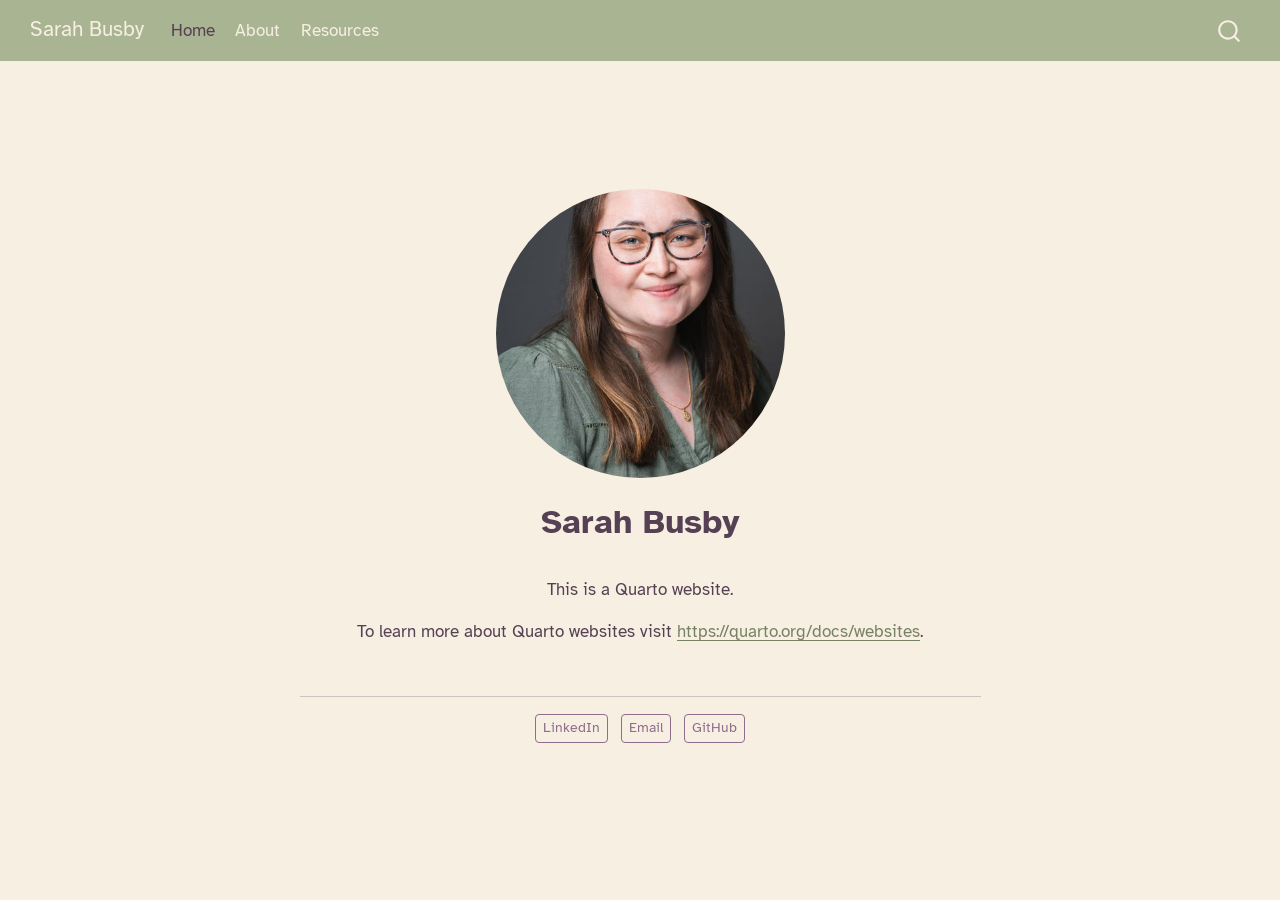
==== commit 1691dc7c: "add styles color palatte" ====
--- a/docs/index.html
+++ b/docs/index.html
@@ -7,7 +7,7 @@
 <meta name="viewport" content="width=device-width, initial-scale=1.0, user-scalable=yes">
 
 
-<title>sarah-busby.github.io – Sarah Busby</title>
+<title>Sarah Busby</title>
 <style>
 /* Default styles provided by pandoc.
 ** See https://pandoc.org/MANUAL.html#variables-for-html for config info.
@@ -41,14 +41,12 @@
 <script src="site_libs/quarto-html/popper.min.js"></script>
 <script src="site_libs/quarto-html/tippy.umd.min.js"></script>
 <link href="site_libs/quarto-html/tippy.css" rel="stylesheet">
-<link href="site_libs/quarto-html/quarto-syntax-highlighting-64a204ab8560d761af7679ceaba22944.css" rel="stylesheet" class="quarto-color-scheme" id="quarto-text-highlighting-styles">
-<link href="site_libs/quarto-html/quarto-syntax-highlighting-dark-b85bc7c33db8c58e0ec93c3465666fed.css" rel="stylesheet" class="quarto-color-scheme quarto-color-alternate" id="quarto-text-highlighting-styles">
-<link href="site_libs/quarto-html/quarto-syntax-highlighting-64a204ab8560d761af7679ceaba22944.css" rel="stylesheet" class="quarto-color-scheme-extra" id="quarto-text-highlighting-styles">
+<link href="site_libs/quarto-html/quarto-syntax-highlighting-64a204ab8560d761af7679ceaba22944.css" rel="stylesheet" id="quarto-text-highlighting-styles">
 <script src="site_libs/bootstrap/bootstrap.min.js"></script>
 <link href="site_libs/bootstrap/bootstrap-icons.css" rel="stylesheet">
-<link href="site_libs/bootstrap/bootstrap-0c993683fdd6a26c1aa2f976085b22ef.min.css" rel="stylesheet" append-hash="true" class="quarto-color-scheme" id="quarto-bootstrap" data-mode="light">
-<link href="site_libs/bootstrap/bootstrap-dark-dc6595b706c70f9c1be6ead1ee7c2237.min.css" rel="stylesheet" append-hash="true" class="quarto-color-scheme quarto-color-alternate" id="quarto-bootstrap" data-mode="dark">
-<link href="site_libs/bootstrap/bootstrap-0c993683fdd6a26c1aa2f976085b22ef.min.css" rel="stylesheet" append-hash="true" class="quarto-color-scheme-extra" id="quarto-bootstrap" data-mode="light">
+<link href="site_libs/bootstrap/bootstrap-b3297421b5f0af033ff365fc2d15d9b9.min.css" rel="stylesheet" append-hash="true" id="quarto-bootstrap" data-mode="light">
+<link href="site_libs/quarto-contrib/fontawesome6-6.7.2/all.min.css" rel="stylesheet">
+<link href="site_libs/quarto-contrib/fontawesome6-6.7.2/latex-fontsize.css" rel="stylesheet">
 <script id="quarto-search-options" type="application/json">{
   "location": "navbar",
   "copy-button": false,
@@ -78,172 +76,9 @@
 }</script>
 
 
-<link rel="stylesheet" href="styles.css">
 </head>
 
-<body class="nav-fixed quarto-light"><script id="quarto-html-before-body" type="application/javascript">
-    const toggleBodyColorMode = (bsSheetEl) => {
-      const mode = bsSheetEl.getAttribute("data-mode");
-      const bodyEl = window.document.querySelector("body");
-      if (mode === "dark") {
-        bodyEl.classList.add("quarto-dark");
-        bodyEl.classList.remove("quarto-light");
-      } else {
-        bodyEl.classList.add("quarto-light");
-        bodyEl.classList.remove("quarto-dark");
-      }
-    }
-    const toggleBodyColorPrimary = () => {
-      const bsSheetEl = window.document.querySelector("link#quarto-bootstrap:not([rel=disabled-stylesheet])");
-      if (bsSheetEl) {
-        toggleBodyColorMode(bsSheetEl);
-      }
-    }
-    const setColorSchemeToggle = (alternate) => {
-      const toggles = window.document.querySelectorAll('.quarto-color-scheme-toggle');
-      for (let i=0; i < toggles.length; i++) {
-        const toggle = toggles[i];
-        if (toggle) {
-          if (alternate) {
-            toggle.classList.add("alternate");
-          } else {
-            toggle.classList.remove("alternate");
-          }
-        }
-      }
-    };
-    const toggleColorMode = (alternate) => {
-      // Switch the stylesheets
-      const primaryStylesheets = window.document.querySelectorAll('link.quarto-color-scheme:not(.quarto-color-alternate)');
-      const alternateStylesheets = window.document.querySelectorAll('link.quarto-color-scheme.quarto-color-alternate');
-      manageTransitions('#quarto-margin-sidebar .nav-link', false);
-      if (alternate) {
-        // note: dark is layered on light, we don't disable primary!
-        enableStylesheet(alternateStylesheets);
-        for (const sheetNode of alternateStylesheets) {
-          if (sheetNode.id === "quarto-bootstrap") {
-            toggleBodyColorMode(sheetNode);
-          }
-        }
-      } else {
-        disableStylesheet(alternateStylesheets);
-        enableStylesheet(primaryStylesheets)
-        toggleBodyColorPrimary();
-      }
-      manageTransitions('#quarto-margin-sidebar .nav-link', true);
-      // Switch the toggles
-      setColorSchemeToggle(alternate)
-      // Hack to workaround the fact that safari doesn't
-      // properly recolor the scrollbar when toggling (#1455)
-      if (navigator.userAgent.indexOf('Safari') > 0 && navigator.userAgent.indexOf('Chrome') == -1) {
-        manageTransitions("body", false);
-        window.scrollTo(0, 1);
-        setTimeout(() => {
-          window.scrollTo(0, 0);
-          manageTransitions("body", true);
-        }, 40);
-      }
-    }
-    const disableStylesheet = (stylesheets) => {
-      for (let i=0; i < stylesheets.length; i++) {
-        const stylesheet = stylesheets[i];
-        stylesheet.rel = 'disabled-stylesheet';
-      }
-    }
-    const enableStylesheet = (stylesheets) => {
-      for (let i=0; i < stylesheets.length; i++) {
-        const stylesheet = stylesheets[i];
-        if(stylesheet.rel !== 'stylesheet') { // for Chrome, which will still FOUC without this check
-          stylesheet.rel = 'stylesheet';
-        }
-      }
-    }
-    const manageTransitions = (selector, allowTransitions) => {
-      const els = window.document.querySelectorAll(selector);
-      for (let i=0; i < els.length; i++) {
-        const el = els[i];
-        if (allowTransitions) {
-          el.classList.remove('notransition');
-        } else {
-          el.classList.add('notransition');
-        }
-      }
-    }
-    const isFileUrl = () => {
-      return window.location.protocol === 'file:';
-    }
-    const hasAlternateSentinel = () => {
-      let styleSentinel = getColorSchemeSentinel();
-      if (styleSentinel !== null) {
-        return styleSentinel === "alternate";
-      } else {
-        return false;
-      }
-    }
-    const setStyleSentinel = (alternate) => {
-      const value = alternate ? "alternate" : "default";
-      if (!isFileUrl()) {
-        window.localStorage.setItem("quarto-color-scheme", value);
-      } else {
-        localAlternateSentinel = value;
-      }
-    }
-    const getColorSchemeSentinel = () => {
-      if (!isFileUrl()) {
-        const storageValue = window.localStorage.getItem("quarto-color-scheme");
-        return storageValue != null ? storageValue : localAlternateSentinel;
-      } else {
-        return localAlternateSentinel;
-      }
-    }
-    const toggleGiscusIfUsed = (isAlternate, darkModeDefault) => {
-      const baseTheme = document.querySelector('#giscus-base-theme')?.value ?? 'light';
-      const alternateTheme = document.querySelector('#giscus-alt-theme')?.value ?? 'dark';
-      let newTheme = '';
-      if(authorPrefersDark) {
-        newTheme = isAlternate ? baseTheme : alternateTheme;
-      } else {
-        newTheme = isAlternate ? alternateTheme : baseTheme;
-      }
-      const changeGiscusTheme = () => {
-        // From: https://github.com/giscus/giscus/issues/336
-        const sendMessage = (message) => {
-          const iframe = document.querySelector('iframe.giscus-frame');
-          if (!iframe) return;
-          iframe.contentWindow.postMessage({ giscus: message }, 'https://giscus.app');
-        }
-        sendMessage({
-          setConfig: {
-            theme: newTheme
-          }
-        });
-      }
-      const isGiscussLoaded = window.document.querySelector('iframe.giscus-frame') !== null;
-      if (isGiscussLoaded) {
-        changeGiscusTheme();
-      }
-    };
-    const authorPrefersDark = false;
-    const darkModeDefault = authorPrefersDark;
-      document.querySelector('link#quarto-text-highlighting-styles.quarto-color-scheme-extra').rel = 'disabled-stylesheet';
-      document.querySelector('link#quarto-bootstrap.quarto-color-scheme-extra').rel = 'disabled-stylesheet';
-    let localAlternateSentinel = darkModeDefault ? 'alternate' : 'default';
-    // Dark / light mode switch
-    window.quartoToggleColorScheme = () => {
-      // Read the current dark / light value
-      let toAlternate = !hasAlternateSentinel();
-      toggleColorMode(toAlternate);
-      setStyleSentinel(toAlternate);
-      toggleGiscusIfUsed(toAlternate, darkModeDefault);
-      window.dispatchEvent(new Event('resize'));
-    };
-    // Switch to dark mode if need be
-    if (hasAlternateSentinel()) {
-      toggleColorMode(true);
-    } else {
-      toggleColorMode(false);
-    }
-  </script>
+<body class="nav-fixed quarto-light">
 
 <div id="quarto-search-results"></div>
   <header id="quarto-header" class="headroom fixed-top">
@@ -275,7 +110,6 @@
 </ul>
           </div> <!-- /navcollapse -->
             <div class="quarto-navbar-tools">
-  <a href="" class="quarto-color-scheme-toggle quarto-navigation-tool  px-1" onclick="window.quartoToggleColorScheme(); return false;" title="Toggle dark mode"><i class="bi"></i></a>
 </div>
       </div> <!-- /container-fluid -->
     </nav>
@@ -288,15 +122,14 @@
 <!-- main -->
 <div class="quarto-about-jolla column-page">
   <img src="images/headshot.jpg" class="about-image
-  rounded " style="width: 17em;">
+  round " style="height: 17em; width: 17em;">
  <header id="title-block-header" class="quarto-title-block default">
 <div class="quarto-title">
-<h1 class="title">sarah-busby.github.io</h1>
+<h1 class="title">Sarah Busby</h1>
 </div>
 <div class="quarto-title-meta column-page">
   </div>
 </header><main class="content column-page" id="quarto-document-content">
-
 <p>This is a Quarto website.</p>
 <p>To learn more about Quarto websites visit <a href="https://quarto.org/docs/websites" class="uri">https://quarto.org/docs/websites</a>.</p>
 
@@ -318,19 +151,6 @@
  <!-- /main -->
 <script id="quarto-html-after-body" type="application/javascript">
   window.document.addEventListener("DOMContentLoaded", function (event) {
-    // Ensure there is a toggle, if there isn't float one in the top right
-    if (window.document.querySelector('.quarto-color-scheme-toggle') === null) {
-      const a = window.document.createElement('a');
-      a.classList.add('top-right');
-      a.classList.add('quarto-color-scheme-toggle');
-      a.href = "";
-      a.onclick = function() { try { window.quartoToggleColorScheme(); } catch {} return false; };
-      const i = window.document.createElement("i");
-      i.classList.add('bi');
-      a.appendChild(i);
-      window.document.body.appendChild(a);
-    }
-    setColorSchemeToggle(hasAlternateSentinel())
     const isCodeAnnotation = (el) => {
       for (const clz of el.classList) {
         if (clz.startsWith('code-annotation-')) {                     
--- a/docs/site_libs/quarto-contrib/fontawesome6-6.7.2/latex-fontsize.css
+++ b/docs/site_libs/quarto-contrib/fontawesome6-6.7.2/latex-fontsize.css
@@ -0,0 +1,30 @@
+.fa-tiny {
+  font-size: 0.5em;
+}
+.fa-scriptsize {
+  font-size: 0.7em;
+}
+.fa-footnotesize {
+  font-size: 0.8em;
+}
+.fa-small {
+  font-size: 0.9em;
+}
+.fa-normalsize {
+  font-size: 1em;
+}
+.fa-large {
+  font-size: 1.2em;
+}
+.fa-Large {
+  font-size: 1.5em;
+}
+.fa-LARGE {
+  font-size: 1.75em;
+}
+.fa-huge {
+  font-size: 2em;
+}
+.fa-Huge {
+  font-size: 2.5em;
+}
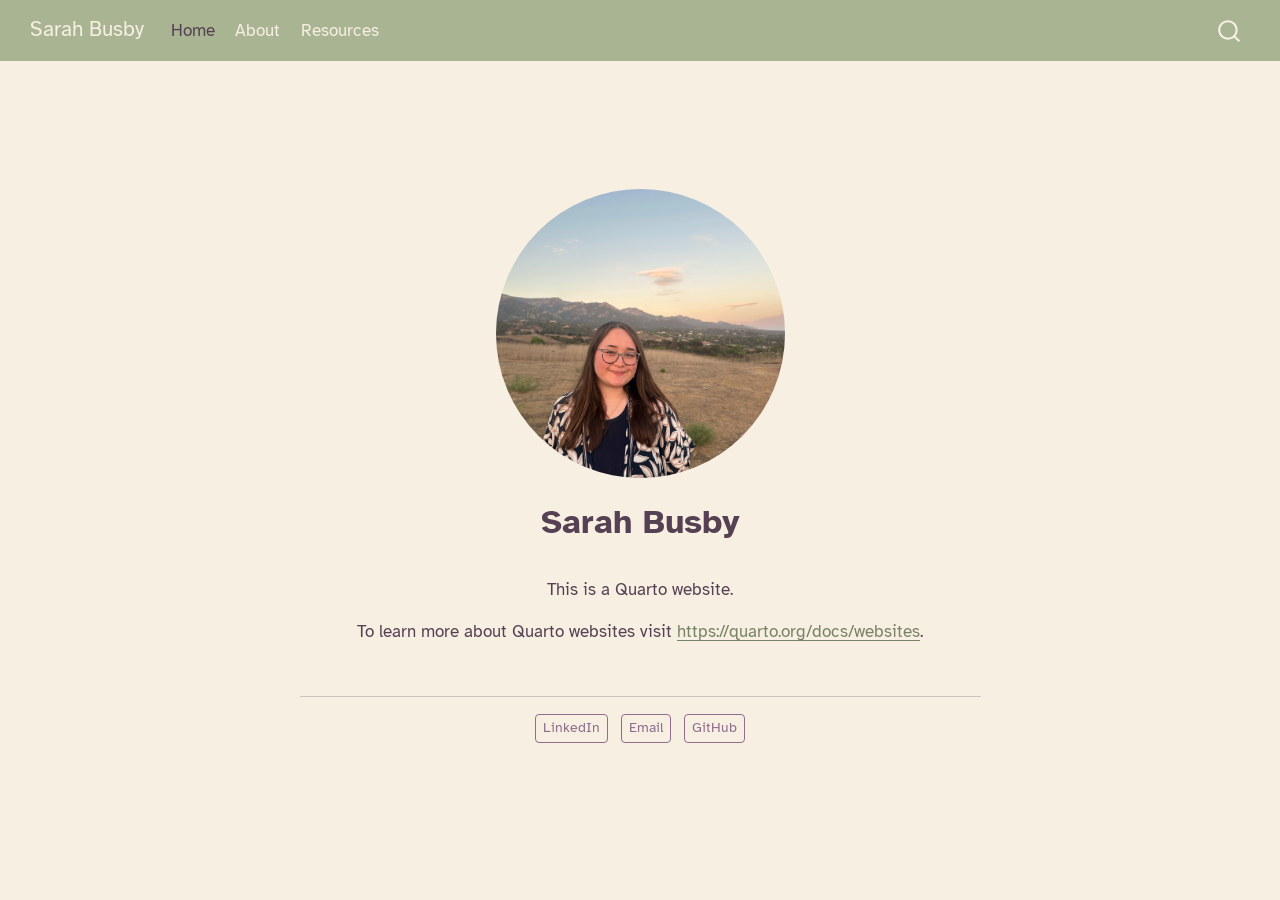
==== commit 884345b7: "Add updated docs" ====
--- a/docs/index.html
+++ b/docs/index.html
@@ -121,7 +121,7 @@
     
 <!-- main -->
 <div class="quarto-about-jolla column-page">
-  <img src="images/headshot.jpg" class="about-image
+  <img src="images/sunset.JPG" class="about-image
   round " style="height: 17em; width: 17em;">
  <header id="title-block-header" class="quarto-title-block default">
 <div class="quarto-title">
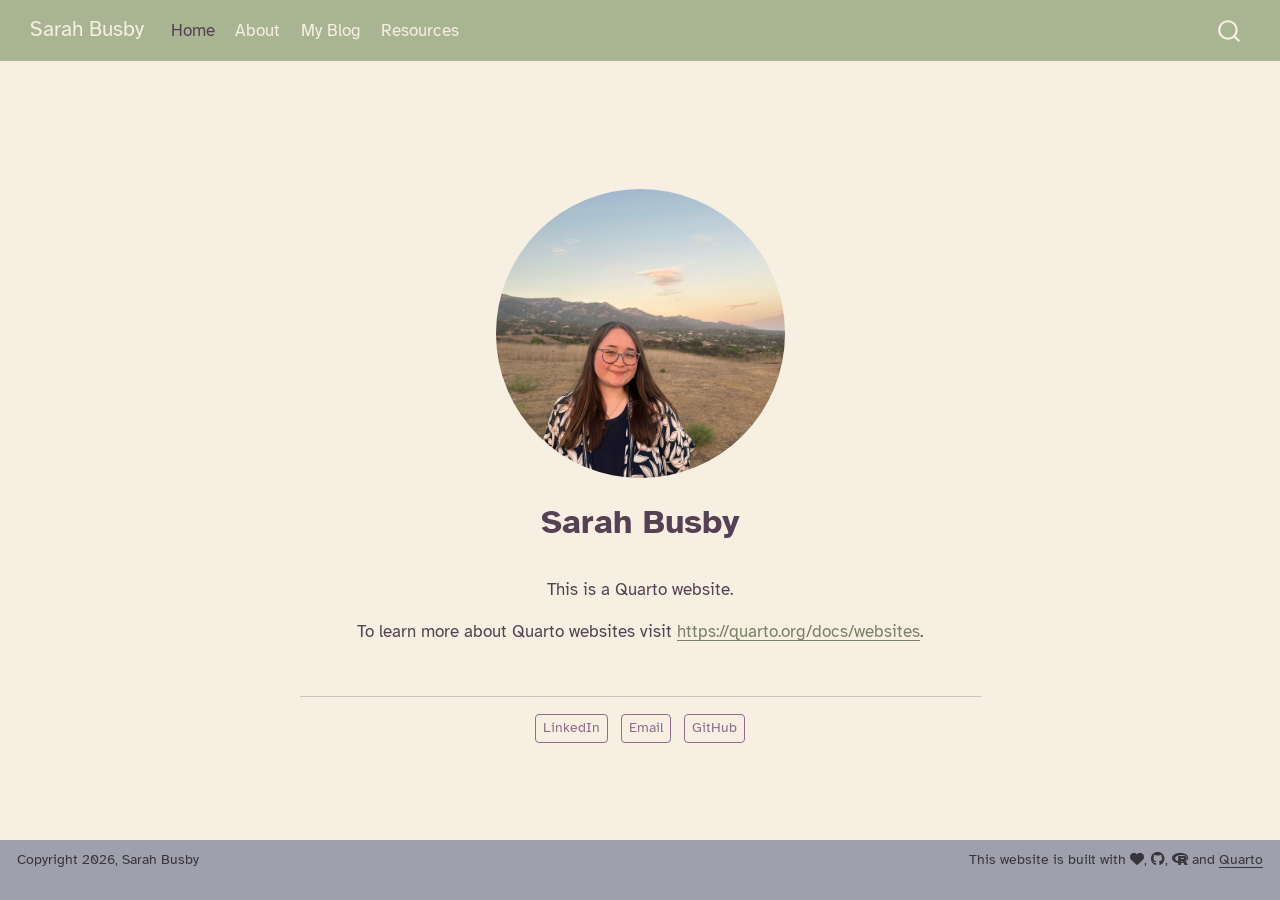
==== commit 63ae2ef5: "Add blog post section" ====
--- a/docs/index.html
+++ b/docs/index.html
@@ -44,7 +44,7 @@
 <link href="site_libs/quarto-html/quarto-syntax-highlighting-64a204ab8560d761af7679ceaba22944.css" rel="stylesheet" id="quarto-text-highlighting-styles">
 <script src="site_libs/bootstrap/bootstrap.min.js"></script>
 <link href="site_libs/bootstrap/bootstrap-icons.css" rel="stylesheet">
-<link href="site_libs/bootstrap/bootstrap-b3297421b5f0af033ff365fc2d15d9b9.min.css" rel="stylesheet" append-hash="true" id="quarto-bootstrap" data-mode="light">
+<link href="site_libs/bootstrap/bootstrap-390e1933030b9ad811a8cafbddc17eeb.min.css" rel="stylesheet" append-hash="true" id="quarto-bootstrap" data-mode="light">
 <link href="site_libs/quarto-contrib/fontawesome6-6.7.2/all.min.css" rel="stylesheet">
 <link href="site_libs/quarto-contrib/fontawesome6-6.7.2/latex-fontsize.css" rel="stylesheet">
 <script id="quarto-search-options" type="application/json">{
@@ -102,6 +102,10 @@
   <li class="nav-item">
     <a class="nav-link" href="./about.html"> 
 <span class="menu-text">About</span></a>
+  </li>  
+  <li class="nav-item">
+    <a class="nav-link" href="./posts.html"> 
+<span class="menu-text">My Blog</span></a>
   </li>  
   <li class="nav-item">
     <a class="nav-link" href="./resources.html"> 
@@ -543,6 +547,19 @@
   });
   </script>
 </div> <!-- /content -->
+<footer class="footer">
+  <div class="nav-footer">
+    <div class="nav-footer-left">
+<p>Copyright 2026, Sarah Busby</p>
+</div>   
+    <div class="nav-footer-center">
+      &nbsp;
+    </div>
+    <div class="nav-footer-right">
+<p>This website is built with <i class="fa-solid fa-heart" title="a heart" aria-label="heart"></i>, <a href="https://github.com/sarah-busby/sarah-busby.github.io" target="_blank"><i class="fa-brands fa-github" title="GitHub octocat logo" aria-label="github"></i></a>, <a href="https://www.r-project.org/about.html" target="_blank"><i class="fa-brands fa-r-project" title="R Project" aria-label="r-project"></i></a> and <a href="https://quarto.org/" target="_blank">Quarto</a></p>
+</div>
+  </div>
+</footer>
 
 
 
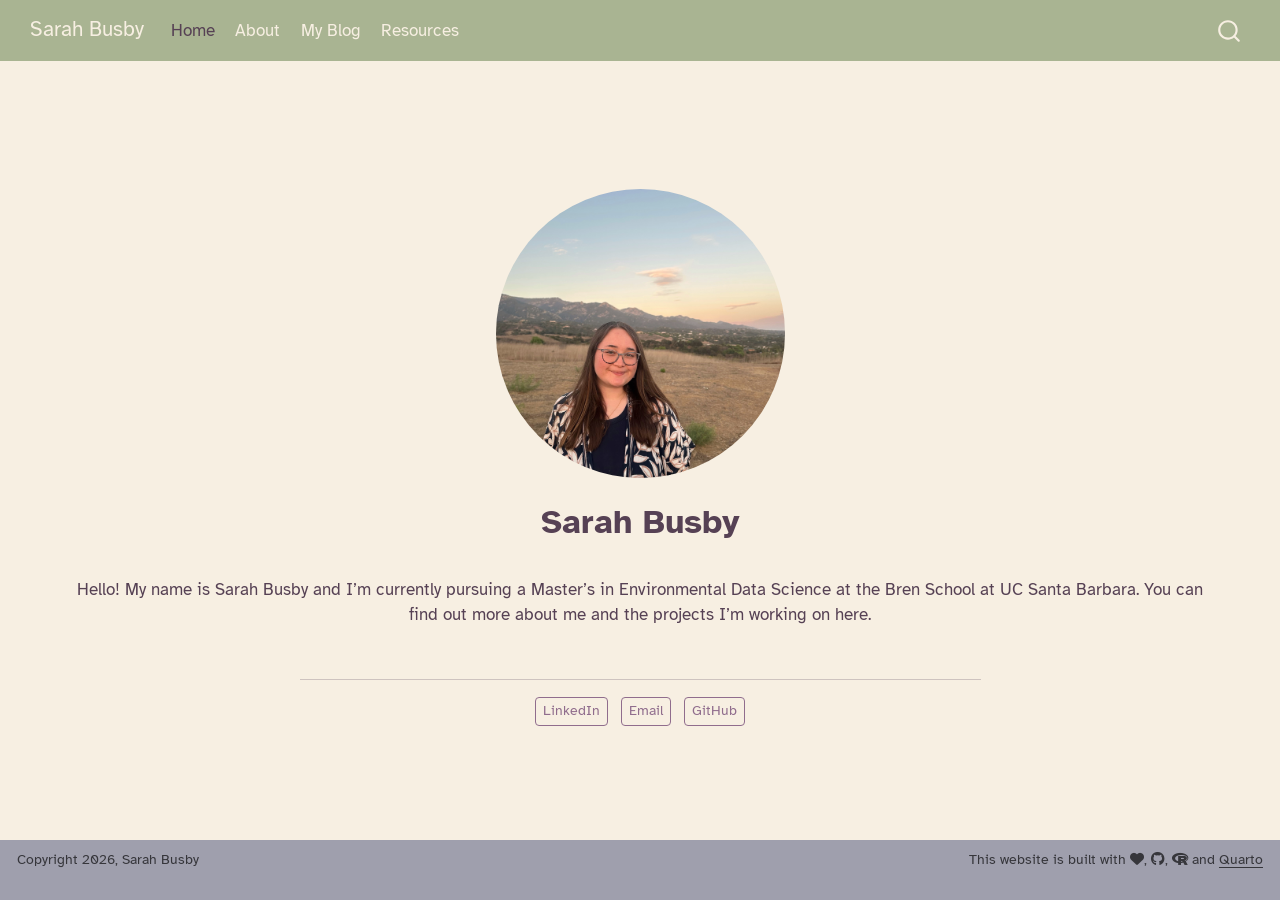
==== commit fce09afb: "Update about me page" ====
--- a/docs/index.html
+++ b/docs/index.html
@@ -134,8 +134,7 @@
 <div class="quarto-title-meta column-page">
   </div>
 </header><main class="content column-page" id="quarto-document-content">
-<p>This is a Quarto website.</p>
-<p>To learn more about Quarto websites visit <a href="https://quarto.org/docs/websites" class="uri">https://quarto.org/docs/websites</a>.</p>
+<p>Hello! My name is Sarah Busby and I’m currently pursuing a Master’s in Environmental Data Science at the Bren School at UC Santa Barbara. You can find out more about me and the projects I’m working on here.</p>
 
 
 </main> 
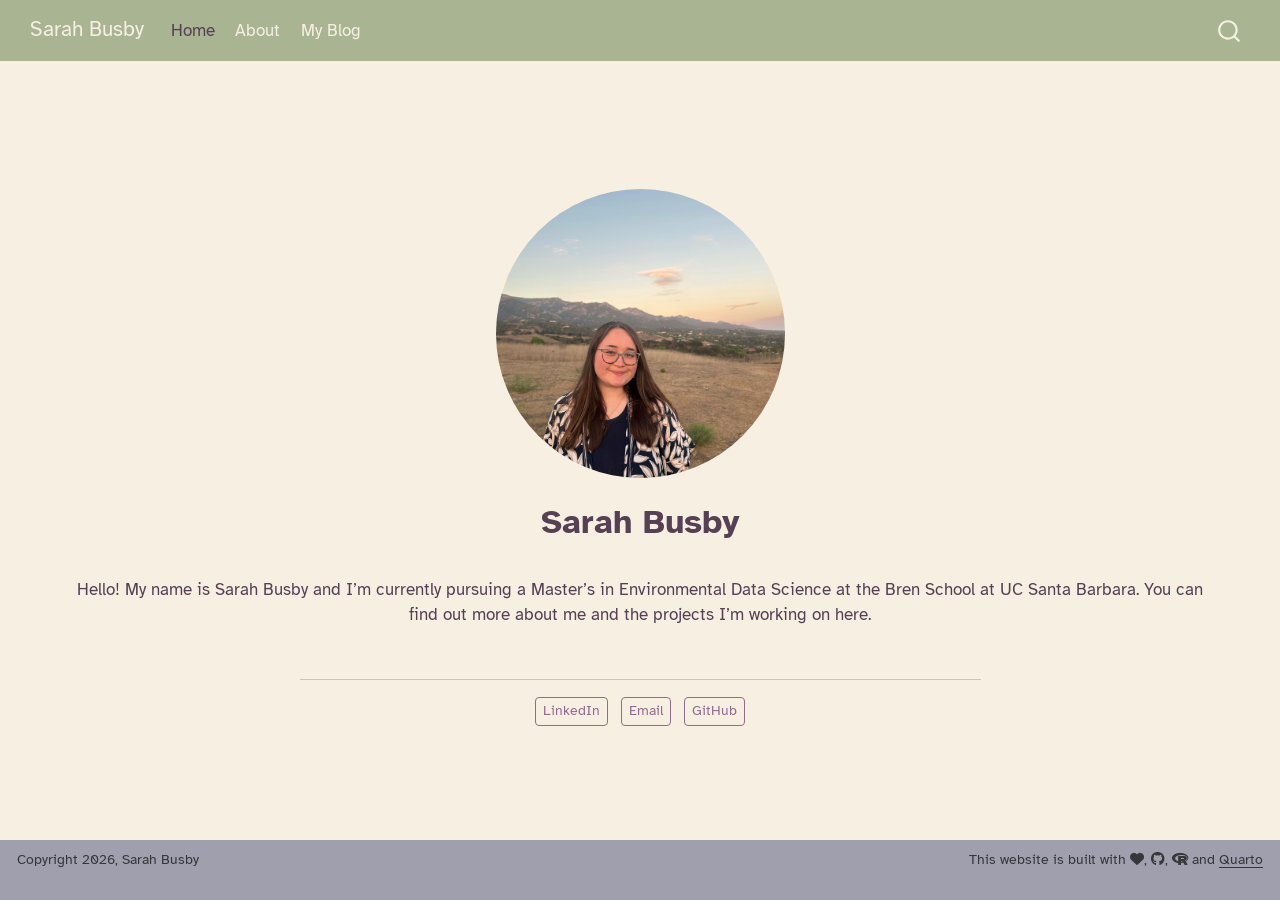
==== commit 2c9cc78b: "Remove resources from header" ====
--- a/docs/index.html
+++ b/docs/index.html
@@ -107,10 +107,6 @@
     <a class="nav-link" href="./posts.html"> 
 <span class="menu-text">My Blog</span></a>
   </li>  
-  <li class="nav-item">
-    <a class="nav-link" href="./resources.html"> 
-<span class="menu-text">Resources</span></a>
-  </li>  
 </ul>
           </div> <!-- /navcollapse -->
             <div class="quarto-navbar-tools">
